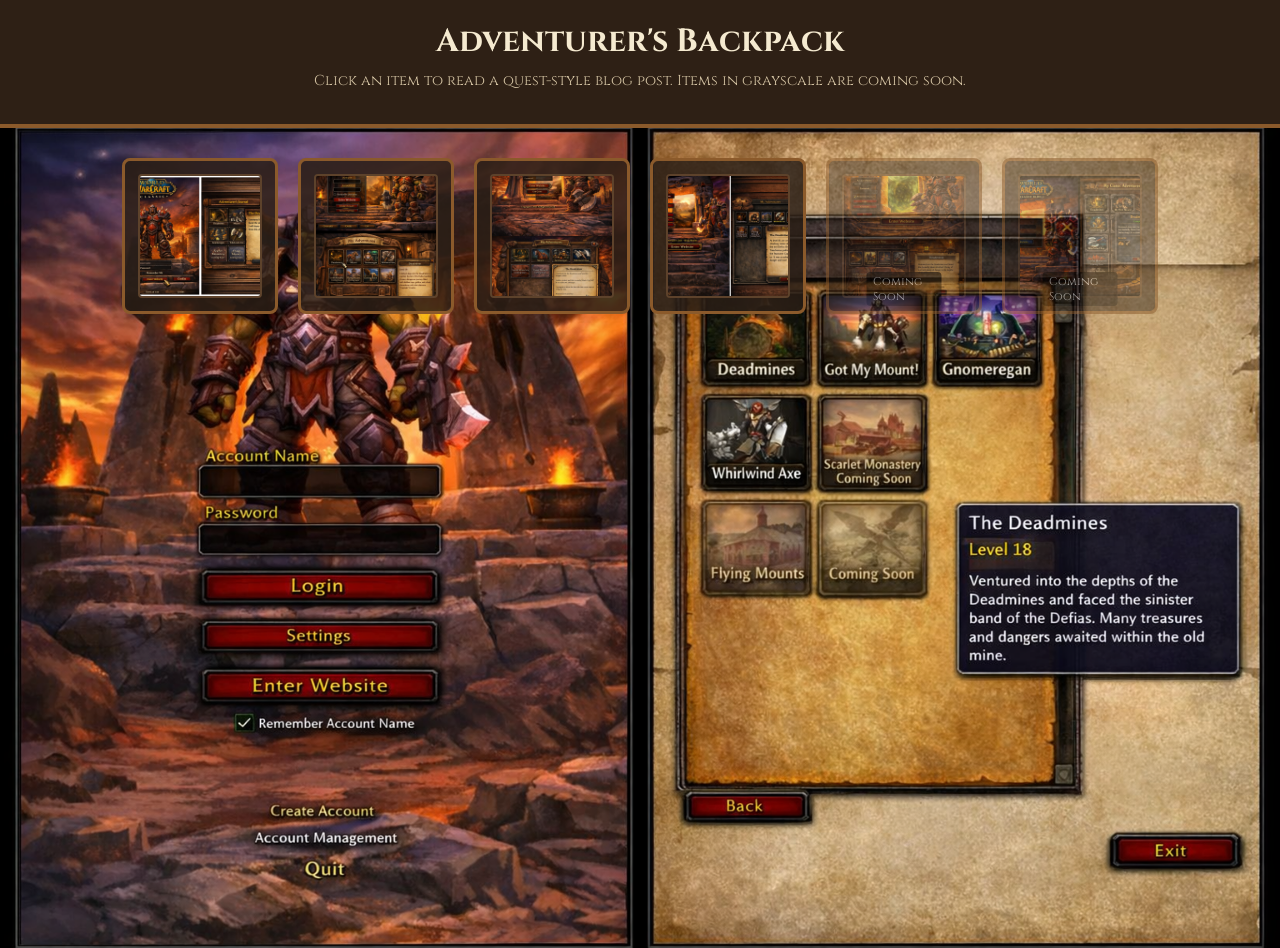
==== blog.html @ 4b0dab11 "Initial commit" ====
<!DOCTYPE html>
<html lang="en">
  <head>
    <meta charset="UTF-8" />
    <meta name="viewport" content="width=device-width, initial-scale=1.0" />
    <title>WoW Classic Blog Backpack</title>
    <link rel="preconnect" href="https://fonts.googleapis.com" />
    <link rel="preconnect" href="https://fonts.gstatic.com" crossorigin />
    <link
      href="https://fonts.googleapis.com/css2?family=Cinzel:wght@400;700&display=swap"
      rel="stylesheet"
    />
    <link rel="stylesheet" href="css/style.css" />
    <script defer src="js/blog.js"></script>
  </head>
  <body>
    <header class="header-bar">
      <h1>Adventurer's Backpack</h1>
      <p class="subtitle">
        Click an item to read a quest-style blog post. Items in grayscale are
        coming soon.
      </p>
    </header>
    <main id="backpack"></main>
    <!-- Quest style pop-up -->
    <div id="quest-box" class="hidden">
      <div class="quest-content">
        <h2 id="quest-title"></h2>
        <p id="quest-text"></p>
        <button id="close-quest">Close</button>
      </div>
    </div>
  </body>
</html>
---- css/style.css ----
/*
 * Global styles for the WoW Classic inspired blog. The design takes cues from
 * the fantasy world of Azeroth: warm earthy tones, dark wood and leather
 * textures, parchment-like panels and glowing highlights. The "Cinzel" font
 * provides a chiseled look reminiscent of in‑game titles.
 */

html,
body {
  margin: 0;
  padding: 0;
  height: 100%;
  font-family: 'Cinzel', serif;
  color: #e8dcc2;
  /* Apply the custom gauntlet cursor globally */
  cursor: url('../assets/cursor.png') 0 0, auto;
}

/* Login screen backdrop */
#login-screen {
  position: relative;
  width: 100%;
  height: 100vh;
  background: url('../assets/login_background.png') no-repeat center center/cover;
  display: flex;
  justify-content: center;
  align-items: center;
  overflow: hidden;
}

/* Container for canvas and login panel */
#login-content {
  display: flex;
  flex-direction: column;
  align-items: center;
  justify-content: center;
  gap: 20px;
  background: rgba(26, 16, 11, 0.65);
  border: 3px solid #8b5a2b;
  padding: 30px;
  border-radius: 12px;
  box-shadow: 0 0 10px 5px rgba(0, 0, 0, 0.5);
}

/* Canvas for 3D model */
#warriorCanvas {
  width: 300px;
  height: 380px;
  display: block;
  border: 2px solid #8b5a2b;
  border-radius: 8px;
  background: rgba(0, 0, 0, 0.3);
}

/* Login panel styling */
.login-panel {
  text-align: center;
  max-width: 450px;
}

.login-panel h1 {
  margin: 0 0 10px;
  font-size: 2rem;
  text-shadow: 2px 2px 4px #000;
}

.login-panel .subtitle {
  margin: 0 0 20px;
  font-size: 1rem;
  color: #d8c49a;
}

#enter-button {
  padding: 12px 30px;
  font-size: 1rem;
  font-weight: bold;
  color: #f5ead0;
  background: linear-gradient(#7b4b1a, #a67c52);
  border: 2px solid #d4b885;
  border-radius: 8px;
  box-shadow: inset 0 0 5px #000;
  cursor: pointer;
  transition: transform 0.1s ease, background 0.3s ease;
}

#enter-button:hover {
  transform: scale(1.05);
  background: linear-gradient(#8a5c2f, #b58a64);
}

/* Header bar on blog page */
.header-bar {
  padding: 20px;
  background: #2e2015;
  border-bottom: 4px solid #8b5a2b;
  text-align: center;
}

.header-bar h1 {
  margin: 0;
  font-size: 2rem;
  color: #f5ead0;
}

.header-bar .subtitle {
  margin-top: 8px;
  font-size: 0.9rem;
  color: #d4c3a3;
}

/* Backpack grid */
#backpack {
  display: flex;
  flex-wrap: wrap;
  justify-content: center;
  padding: 20px;
  background: url('../assets/login_background.png') no-repeat center center/cover;
  min-height: calc(100vh - 120px);
}

.slot {
  width: 150px;
  height: 150px;
  margin: 10px;
  border: 3px solid #8b5a2b;
  border-radius: 8px;
  background: rgba(42, 30, 22, 0.85);
  display: flex;
  align-items: center;
  justify-content: center;
  position: relative;
  transition: transform 0.1s ease;
}

.slot:hover {
  transform: scale(1.05);
}

.slot img {
  width: 80%;
  height: 80%;
  object-fit: cover;
  border-radius: 4px;
  border: 2px solid #5d422b;
}

.slot .coming-label {
  position: absolute;
  bottom: 5px;
  left: 50%;
  transform: translateX(-50%);
  background: rgba(0, 0, 0, 0.7);
  padding: 2px 6px;
  border-radius: 4px;
  font-size: 0.7rem;
  color: #fff;
}

.slot.coming-soon {
  opacity: 0.5;
  pointer-events: none;
}

/* Quest pop-up */
#quest-box {
  position: fixed;
  top: 0;
  left: 0;
  width: 100%;
  height: 100%;
  background: rgba(0, 0, 0, 0.7);
  display: flex;
  align-items: center;
  justify-content: center;
  z-index: 10;
}

#quest-box.hidden {
  display: none;
}

.quest-content {
  background: #3e2b1a;
  border: 4px solid #d4b885;
  border-radius: 10px;
  padding: 20px;
  max-width: 600px;
  width: 90%;
  color: #f5ead0;
  box-shadow: 0 0 15px rgba(0, 0, 0, 0.8);
}

.quest-content h2 {
  margin-top: 0;
  margin-bottom: 10px;
  font-size: 1.5rem;
  color: #ffda85;
}

.quest-content p {
  margin-bottom: 20px;
  line-height: 1.4;
  font-size: 1rem;
}

.quest-content button {
  padding: 8px 20px;
  font-size: 1rem;
  color: #f5ead0;
  background: linear-gradient(#7b4b1a, #a67c52);
  border: 2px solid #d4b885;
  border-radius: 6px;
  cursor: pointer;
  transition: transform 0.1s ease, background 0.3s ease;
}

.quest-content button:hover {
  transform: scale(1.05);
  background: linear-gradient(#8a5c2f, #b58a64);
}
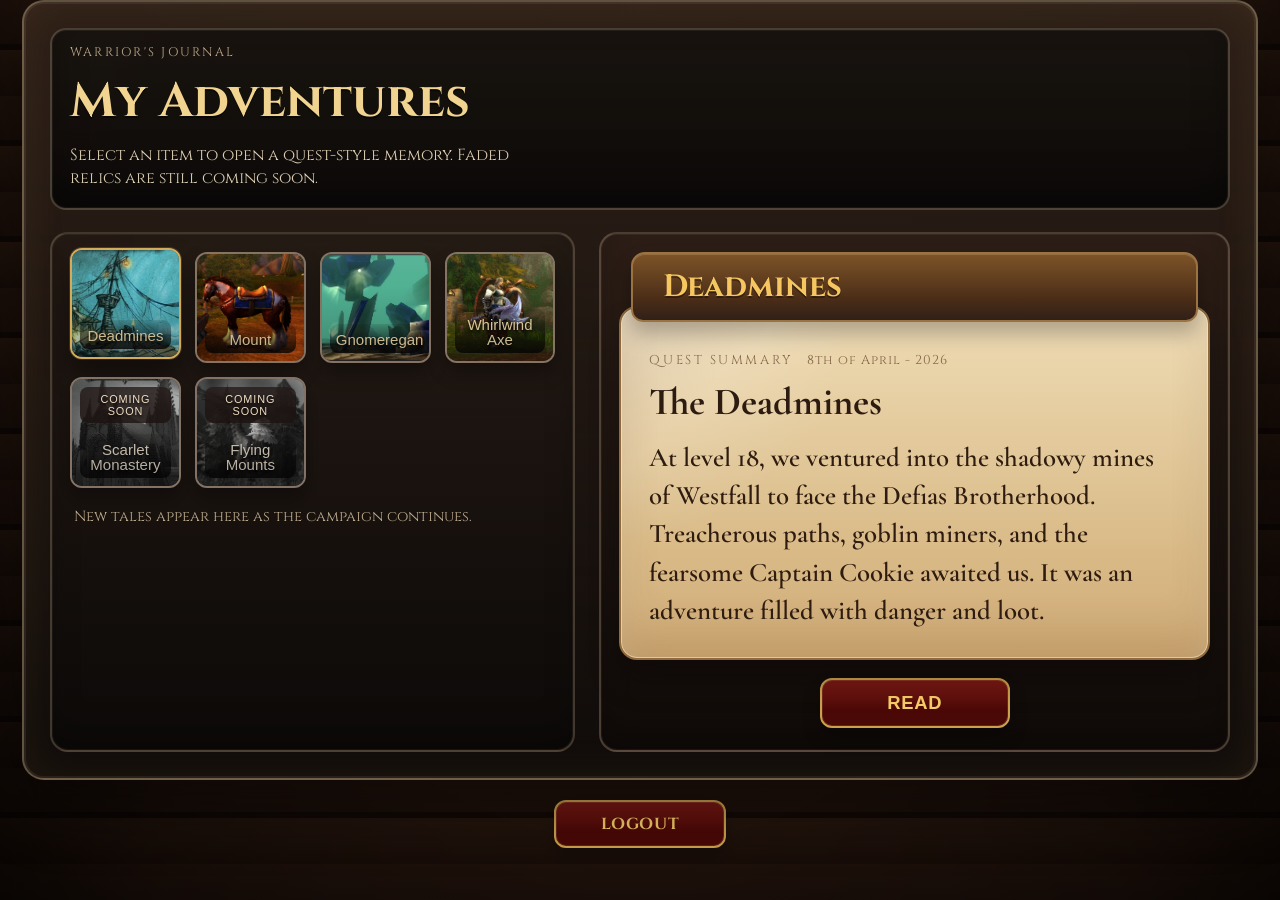
==== commit f912f75a: "Added sounds, post styling and changed login home page" ====
--- a/blog.html
+++ b/blog.html
@@ -7,28 +7,95 @@
     <link rel="preconnect" href="https://fonts.googleapis.com" />
     <link rel="preconnect" href="https://fonts.gstatic.com" crossorigin />
     <link
-      href="https://fonts.googleapis.com/css2?family=Cinzel:wght@400;700&display=swap"
+      href="https://fonts.googleapis.com/css2?family=Cinzel:wght@400;600;700&family=Cormorant+Garamond:wght@500;600;700&display=swap"
       rel="stylesheet"
     />
     <link rel="stylesheet" href="css/style.css" />
+    <script defer src="js/post-markdown.js"></script>
     <script defer src="js/blog.js"></script>
   </head>
-  <body>
-    <header class="header-bar">
-      <h1>Adventurer's Backpack</h1>
-      <p class="subtitle">
-        Click an item to read a quest-style blog post. Items in grayscale are
-        coming soon.
-      </p>
-    </header>
-    <main id="backpack"></main>
-    <!-- Quest style pop-up -->
-    <div id="quest-box" class="hidden">
-      <div class="quest-content">
-        <h2 id="quest-title"></h2>
-        <p id="quest-text"></p>
-        <button id="close-quest">Close</button>
-      </div>
+  <body class="blog-page">
+    <main class="blog-shell">
+      <section class="adventure-board" aria-label="Adventure journal">
+        <header class="adventure-header">
+          <div class="adventure-copy">
+            <p class="adventure-kicker">Warrior's Journal</p>
+            <h1>My Adventures</h1>
+            <p class="subtitle">
+              Select an item to open a quest-style memory. Faded relics are
+              still coming soon.
+            </p>
+          </div>
+        </header>
+
+        <div class="board-body">
+          <section class="inventory-panel" aria-label="Adventure entries">
+            <div id="backpack" class="inventory-grid"></div>
+            <p class="inventory-hint">
+              New tales appear here as the campaign continues.
+            </p>
+          </section>
+
+          <section id="quest-box" class="quest-panel" aria-live="polite">
+            <div class="quest-banner">
+              <span id="quest-title" class="quest-banner-title"></span>
+            </div>
+
+            <article class="quest-content">
+              <div class="quest-meta">
+                <p id="quest-status" class="quest-label">Quest Summary</p>
+                <p id="quest-date" class="quest-label quest-date"></p>
+              </div>
+              <h2 id="quest-heading"></h2>
+              <p id="quest-text"></p>
+            </article>
+
+            <div class="quest-actions">
+              <button id="read-quest" class="accept-button" type="button">
+                Read
+              </button>
+            </div>
+          </section>
+        </div>
+      </section>
+
+      <a class="logout-button blog-logout-button" href="index.html">Logout</a>
+    </main>
+
+    <div id="quest-overlay" class="quest-overlay hidden" aria-hidden="true">
+      <div class="quest-overlay-backdrop" data-close-quest="true"></div>
+
+      <section
+        class="quest-modal"
+        role="dialog"
+        aria-modal="true"
+        aria-labelledby="quest-modal-title"
+      >
+        <div class="quest-banner quest-modal-banner">
+          <span id="quest-modal-title" class="quest-banner-title"></span>
+        </div>
+
+        <article class="quest-content quest-modal-content">
+          <div id="quest-markdown" class="quest-markdown"></div>
+        </article>
+
+        <div class="quest-modal-actions">
+          <button id="complete-quest" class="quest-action-button" type="button">
+            Complete Quest
+          </button>
+          <button
+            id="cancel-quest"
+            class="quest-action-button quest-action-button-cancel"
+            type="button"
+          >
+            Cancel
+          </button>
+        </div>
+      </section>
+    </div>
+
+    <div id="murloc-surprise" class="murloc-surprise" aria-hidden="true">
+      <img src="assets/murloc.png" alt="" />
     </div>
   </body>
-</html>+</html>
--- a/css/style.css
+++ b/css/style.css
@@ -1,19 +1,25 @@
 /*
- * Global styles for the WoW Classic inspired blog. The design takes cues from
+ * Global styles for the WoW Classic inspired site. The design takes cues from
  * the fantasy world of Azeroth: warm earthy tones, dark wood and leather
- * textures, parchment-like panels and glowing highlights. The "Cinzel" font
- * provides a chiseled look reminiscent of in‑game titles.
+ * textures, parchment-like panels and glowing highlights.
  */
 
 html,
 body {
+  --warcraft-cursor: url('../assets/cursor.png') 0 0, auto;
+  --warcraft-cursor-action: var(--warcraft-cursor);
   margin: 0;
   padding: 0;
   height: 100%;
   font-family: 'Cinzel', serif;
   color: #e8dcc2;
-  /* Apply the custom gauntlet cursor globally */
-  cursor: url('../assets/cursor.png') 0 0, auto;
+  cursor: var(--warcraft-cursor);
+}
+
+*,
+*::before,
+*::after {
+  cursor: var(--warcraft-cursor) !important;
 }
 
 /* Login screen backdrop */
@@ -21,200 +27,853 @@
   position: relative;
   width: 100%;
   height: 100vh;
-  background: url('../assets/login_background.png') no-repeat center center/cover;
   display: flex;
   justify-content: center;
   align-items: center;
   overflow: hidden;
 }
 
-/* Container for canvas and login panel */
+#login-screen::before {
+  content: '';
+  position: absolute;
+  inset: 0;
+  background:
+    radial-gradient(circle at center, rgba(0, 0, 0, 0.05), rgba(0, 0, 0, 0.58)),
+    linear-gradient(180deg, rgba(14, 8, 5, 0.32), rgba(14, 8, 5, 0.58));
+  z-index: 1;
+}
+
+#login-video {
+  position: absolute;
+  inset: 0;
+  width: 100%;
+  height: 100%;
+  object-fit: cover;
+}
+
+/* Container for login panel */
 #login-content {
+  position: relative;
+  z-index: 2;
   display: flex;
   flex-direction: column;
   align-items: center;
   justify-content: center;
   gap: 20px;
-  background: rgba(26, 16, 11, 0.65);
-  border: 3px solid #8b5a2b;
-  padding: 30px;
-  border-radius: 12px;
-  box-shadow: 0 0 10px 5px rgba(0, 0, 0, 0.5);
-}
-
-/* Canvas for 3D model */
-#warriorCanvas {
-  width: 300px;
-  height: 380px;
-  display: block;
-  border: 2px solid #8b5a2b;
-  border-radius: 8px;
-  background: rgba(0, 0, 0, 0.3);
+  padding: 30px 24px;
 }
 
 /* Login panel styling */
 .login-panel {
   text-align: center;
-  max-width: 450px;
+  max-width: 560px;
 }
 
 .login-panel h1 {
   margin: 0 0 10px;
-  font-size: 2rem;
-  text-shadow: 2px 2px 4px #000;
+  font-size: clamp(2.3rem, 5vw, 3.75rem);
+  color: #f4d28e;
+  text-shadow:
+    0 4px 14px rgba(0, 0, 0, 0.72),
+    0 2px 0 rgba(31, 18, 12, 0.85);
 }
 
 .login-panel .subtitle {
   margin: 0 0 20px;
+  font-size: 1.05rem;
+  line-height: 1.55;
+  color: #f0dfc0;
+  text-shadow: 0 3px 10px rgba(0, 0, 0, 0.72);
+}
+
+.login-actions {
+  display: flex;
+  justify-content: center;
+  align-items: center;
+  flex-wrap: wrap;
+  gap: 12px;
+}
+
+#enter-button {
+  min-width: 132px;
+  padding: 11px 18px;
   font-size: 1rem;
-  color: #d8c49a;
-}
-
-#enter-button {
-  padding: 12px 30px;
-  font-size: 1rem;
-  font-weight: bold;
-  color: #f5ead0;
-  background: linear-gradient(#7b4b1a, #a67c52);
-  border: 2px solid #d4b885;
-  border-radius: 8px;
-  box-shadow: inset 0 0 5px #000;
-  cursor: pointer;
-  transition: transform 0.1s ease, background 0.3s ease;
+  font-weight: 700;
+  color: #f7cf69;
+  background:
+    linear-gradient(180deg, #7e1a15, #4a0806 68%),
+    radial-gradient(circle at 50% 20%, rgba(255, 220, 160, 0.18), transparent 45%);
+  border: 2px solid #cda04c;
+  border-radius: 12px;
+  box-shadow:
+    0 10px 18px rgba(0, 0, 0, 0.22),
+    inset 0 0 0 1px rgba(255, 225, 173, 0.12);
+  cursor: var(--warcraft-cursor-action);
+  letter-spacing: 0.04em;
+  text-transform: uppercase;
 }
 
 #enter-button:hover {
-  transform: scale(1.05);
-  background: linear-gradient(#8a5c2f, #b58a64);
-}
-
-/* Header bar on blog page */
-.header-bar {
-  padding: 20px;
-  background: #2e2015;
-  border-bottom: 4px solid #8b5a2b;
-  text-align: center;
-}
-
-.header-bar h1 {
-  margin: 0;
-  font-size: 2rem;
-  color: #f5ead0;
-}
-
-.header-bar .subtitle {
-  margin-top: 8px;
-  font-size: 0.9rem;
-  color: #d4c3a3;
-}
-
-/* Backpack grid */
-#backpack {
-  display: flex;
-  flex-wrap: wrap;
-  justify-content: center;
-  padding: 20px;
-  background: url('../assets/login_background.png') no-repeat center center/cover;
-  min-height: calc(100vh - 120px);
-}
-
-.slot {
-  width: 150px;
-  height: 150px;
-  margin: 10px;
-  border: 3px solid #8b5a2b;
-  border-radius: 8px;
-  background: rgba(42, 30, 22, 0.85);
-  display: flex;
+  color: #f7cf69;
+}
+
+.secondary-login-button {
+  min-width: 176px;
+  padding: 11px 18px;
+  font-size: 0.95rem;
+  font-weight: 700;
+  color: #f1dfbc;
+  background:
+    linear-gradient(180deg, #5b4636, #2a1d17 68%),
+    radial-gradient(circle at 50% 20%, rgba(255, 235, 196, 0.12), transparent 45%);
+  border: 2px solid #9b8264;
+  border-radius: 12px;
+  box-shadow:
+    0 10px 18px rgba(0, 0, 0, 0.22),
+    inset 0 0 0 1px rgba(255, 225, 173, 0.1);
+  letter-spacing: 0.04em;
+  text-transform: uppercase;
+}
+
+/* Blog page */
+.blog-page {
+  --blog-gold-soft: #f2d491;
+  min-height: 100%;
+  background:
+    radial-gradient(circle at 50% 8%, rgba(163, 104, 53, 0.16), transparent 30%),
+    linear-gradient(rgba(7, 4, 3, 0.35), rgba(7, 4, 3, 0.75)),
+    repeating-linear-gradient(
+      180deg,
+      #623823 0,
+      #4f2c1c 44px,
+      #2d180f 44px,
+      #2d180f 50px,
+      #6f4228 50px,
+      #4a2818 96px
+    );
+  overflow-x: hidden;
+}
+
+.blog-page.overlay-open {
+  overflow: hidden;
+}
+
+.blog-page::before {
+  content: '';
+  position: fixed;
+  inset: 0;
+  background:
+    radial-gradient(circle at center, transparent 50%, rgba(0, 0, 0, 0.48) 100%),
+    linear-gradient(
+      90deg,
+      rgba(0, 0, 0, 0.28),
+      transparent 12%,
+      transparent 88%,
+      rgba(0, 0, 0, 0.28)
+    );
+  pointer-events: none;
+}
+
+.blog-shell {
+  position: relative;
+  z-index: 1;
+  display: flex;
+  flex-direction: column;
   align-items: center;
   justify-content: center;
-  position: relative;
-  transition: transform 0.1s ease;
-}
-
-.slot:hover {
-  transform: scale(1.05);
+  gap: 20px;
+}
+
+.adventure-board {
+  position: relative;
+  width: min(1180px, 100%);
+  padding: 26px;
+  border: 2px solid rgba(214, 188, 146, 0.4);
+  border-radius: 22px;
+  background:
+    linear-gradient(180deg, rgba(45, 32, 24, 0.96), rgba(16, 12, 10, 0.98)),
+    radial-gradient(circle at top, rgba(223, 164, 80, 0.08), transparent 35%);
+  box-shadow:
+    0 30px 60px rgba(0, 0, 0, 0.45),
+    inset 0 0 0 2px rgba(255, 236, 207, 0.07),
+    inset 0 0 48px rgba(245, 179, 86, 0.08);
+  animation: board-rise 0.45s ease-out both;
+}
+
+.adventure-header {
+  position: relative;
+  display: flex;
+  align-items: flex-start;
+  justify-content: flex-start;
+  gap: 18px;
+  min-height: 0;
+  margin-bottom: 22px;
+  padding: 14px 18px 18px;
+  border-radius: 16px;
+  background:
+    linear-gradient(180deg, rgba(24, 19, 15, 0.95), rgba(12, 10, 9, 0.98)),
+    linear-gradient(90deg, rgba(255, 212, 142, 0.08), transparent 18%);
+  border: 2px solid rgba(160, 140, 116, 0.4);
+  box-shadow:
+    inset 0 0 0 1px rgba(255, 233, 194, 0.05),
+    inset 0 -18px 36px rgba(0, 0, 0, 0.3);
+}
+
+.adventure-copy {
+  flex: 1;
+  min-width: 0;
+  max-width: 720px;
+}
+
+.adventure-kicker {
+  margin: 0 0 8px;
+  letter-spacing: 0.18em;
+  font-size: 0.78rem;
+  text-transform: uppercase;
+  color: #bea98a;
+}
+
+.adventure-header h1 {
+  margin: 0;
+  color: var(--blog-gold-soft);
+  font-size: clamp(2rem, 4vw, 3rem);
+  font-weight: 700;
+  text-shadow: 0 2px 0 rgba(0, 0, 0, 0.45);
+}
+
+.adventure-header .subtitle {
+  margin: 10px 0 0;
+  max-width: 48ch;
+  color: #ddceb3;
+  font-size: 1rem;
+  line-height: 1.45;
+}
+
+.logout-button {
+  display: inline-flex;
+  align-items: center;
+  justify-content: center;
+  min-width: 132px;
+  padding: 11px 18px;
+  border: 2px solid #cda04c;
+  border-radius: 12px;
+  background:
+    linear-gradient(180deg, #7e1a15, #4a0806 68%),
+    radial-gradient(circle at 50% 20%, rgba(255, 220, 160, 0.18), transparent 45%);
+  box-shadow:
+    0 10px 18px rgba(0, 0, 0, 0.22),
+    inset 0 0 0 1px rgba(255, 225, 173, 0.12);
+  color: #f7cf69;
+  font-size: 1rem;
+  font-weight: 700;
+  letter-spacing: 0.04em;
+  text-decoration: none;
+  text-transform: uppercase;
+  white-space: nowrap;
+}
+
+.blog-logout-button {
+  align-self: center;
+}
+
+.board-body {
+  display: grid;
+  grid-template-columns: minmax(300px, 1fr) minmax(360px, 1.2fr);
+  gap: 24px;
+  align-items: stretch;
+}
+
+.inventory-panel {
+  padding: 18px;
+  border-radius: 18px;
+  background:
+    linear-gradient(180deg, rgba(36, 27, 21, 0.96), rgba(13, 10, 9, 0.96)),
+    radial-gradient(circle at top left, rgba(231, 173, 84, 0.08), transparent 30%);
+  border: 2px solid rgba(150, 128, 104, 0.38);
+  box-shadow:
+    inset 0 0 0 1px rgba(255, 235, 201, 0.05),
+    inset 0 -20px 30px rgba(0, 0, 0, 0.2);
+}
+
+#backpack.inventory-grid {
+  display: grid;
+  grid-template-columns: repeat(4, minmax(0, 1fr));
+  gap: 14px;
+}
+
+.slot {
+  appearance: none;
+  margin: 0;
+  padding: 0;
+  position: relative;
+  width: 100%;
+  aspect-ratio: 1 / 1;
+  border: 2px solid #857363;
+  border-radius: 12px;
+  background:
+    linear-gradient(180deg, rgba(83, 57, 42, 0.96), rgba(25, 18, 14, 0.98)),
+    radial-gradient(circle at top, rgba(255, 222, 169, 0.12), transparent 36%);
+  box-shadow:
+    0 10px 18px rgba(0, 0, 0, 0.3),
+    inset 0 0 0 1px rgba(255, 231, 188, 0.08);
+  overflow: hidden;
+  cursor: var(--warcraft-cursor-action);
+  transition: transform 0.16s ease, border-color 0.16s ease, box-shadow 0.16s ease;
+}
+
+.slot::before,
+.slot::after {
+  content: '';
+  position: absolute;
+  pointer-events: none;
+}
+
+.slot::before {
+  inset: 6px;
+  border: 1px solid rgba(242, 207, 147, 0.28);
+  border-radius: 8px;
+}
+
+.slot::after {
+  inset: 0;
+  background: linear-gradient(
+    180deg,
+    rgba(255, 255, 255, 0.05),
+    transparent 30%,
+    rgba(0, 0, 0, 0.25) 100%
+  );
+}
+
+.slot:hover,
+.slot.is-active {
+  transform: translateY(-4px);
+  border-color: #d4ab59;
+  box-shadow:
+    0 16px 26px rgba(0, 0, 0, 0.42),
+    0 0 0 1px rgba(255, 213, 133, 0.18),
+    inset 0 0 0 1px rgba(255, 235, 199, 0.12);
+}
+
+.slot:focus-visible {
+  outline: 2px solid #f1d79d;
+  outline-offset: 3px;
 }
 
 .slot img {
-  width: 80%;
-  height: 80%;
-  object-fit: cover;
-  border-radius: 4px;
-  border: 2px solid #5d422b;
-}
-
-.slot .coming-label {
-  position: absolute;
-  bottom: 5px;
-  left: 50%;
-  transform: translateX(-50%);
-  background: rgba(0, 0, 0, 0.7);
-  padding: 2px 6px;
-  border-radius: 4px;
-  font-size: 0.7rem;
-  color: #fff;
-}
-
-.slot.coming-soon {
-  opacity: 0.5;
-  pointer-events: none;
-}
-
-/* Quest pop-up */
-#quest-box {
-  position: fixed;
-  top: 0;
-  left: 0;
+  display: block;
   width: 100%;
   height: 100%;
-  background: rgba(0, 0, 0, 0.7);
-  display: flex;
+  object-fit: cover;
+  filter: saturate(0.95) contrast(1.04);
+}
+
+.slot-title,
+.coming-label {
+  position: absolute;
+  left: 8px;
+  right: 8px;
+  border-radius: 8px;
+  text-align: center;
+  text-shadow: 0 2px 3px rgba(0, 0, 0, 0.9);
+}
+
+.slot-title {
+  bottom: 8px;
+  padding: 8px 6px 6px;
+  background: linear-gradient(180deg, rgba(0, 0, 0, 0.1), rgba(7, 5, 5, 0.84));
+  color: #f8e2af;
+  font-size: 0.94rem;
+  line-height: 1;
+}
+
+.coming-label {
+  top: 8px;
+  padding: 6px 8px;
+  background: rgba(31, 20, 17, 0.82);
+  color: #f2ddbe;
+  font-size: 0.68rem;
+  letter-spacing: 0.08em;
+  text-transform: uppercase;
+}
+
+.slot.coming-soon {
+  filter: grayscale(0.15);
+}
+
+.slot.coming-soon:hover {
+  border-color: #b59a73;
+  box-shadow:
+    0 14px 24px rgba(0, 0, 0, 0.34),
+    0 0 0 1px rgba(220, 192, 148, 0.12),
+    inset 0 0 0 1px rgba(255, 231, 188, 0.1);
+}
+
+.slot.coming-soon img {
+  filter: grayscale(0.9) saturate(0.4) brightness(0.75);
+}
+
+.slot.coming-soon .slot-title {
+  color: #e2d5c1;
+}
+
+.inventory-hint {
+  margin: 18px 4px 0;
+  color: #bba98c;
+  font-size: 0.92rem;
+  line-height: 1.45;
+}
+
+#quest-box.quest-panel {
+  position: relative;
+  display: flex;
+  flex-direction: column;
+  padding: 18px;
+  border-radius: 18px;
+  background:
+    linear-gradient(180deg, rgba(45, 31, 23, 0.97), rgba(16, 11, 9, 0.98)),
+    radial-gradient(circle at top, rgba(236, 177, 85, 0.06), transparent 36%);
+  border: 2px solid rgba(160, 136, 112, 0.4);
+  box-shadow:
+    inset 0 0 0 1px rgba(255, 236, 206, 0.05),
+    inset 0 -18px 30px rgba(0, 0, 0, 0.22);
+}
+
+.quest-banner {
+  position: relative;
+  margin: 0 12px -16px;
+  padding: 16px 30px;
+  border-radius: 14px 14px 12px 12px;
+  background:
+    linear-gradient(180deg, #7d5428, #4b2d17 68%, #302017),
+    radial-gradient(circle at top, rgba(255, 222, 165, 0.25), transparent 40%);
+  border: 2px solid #9b7342;
+  box-shadow:
+    0 12px 20px rgba(0, 0, 0, 0.26),
+    inset 0 1px 0 rgba(255, 232, 191, 0.16);
+  z-index: 1;
+}
+
+.quest-banner-title {
+  display: block;
+  color: #f6c661;
+  font-size: clamp(1.55rem, 2.4vw, 2.15rem);
+  font-weight: 700;
+  line-height: 1.1;
+  text-shadow: 0 2px 0 rgba(0, 0, 0, 0.35);
+}
+
+.quest-content {
+  flex: 1;
+  position: relative;
+  padding: 44px 28px 28px;
+  border-radius: 18px;
+  background:
+    radial-gradient(circle at top left, rgba(255, 255, 255, 0.28), transparent 34%),
+    linear-gradient(135deg, rgba(116, 74, 33, 0.18), transparent 18%),
+    linear-gradient(180deg, #efdcb5, #d9ba87 70%, #cfab77);
+  border: 2px solid #8f6a3d;
+  box-shadow:
+    inset 0 0 0 1px rgba(255, 244, 221, 0.48),
+    inset 0 24px 34px rgba(255, 255, 255, 0.12),
+    inset 0 -24px 38px rgba(117, 73, 31, 0.16),
+    0 22px 30px rgba(0, 0, 0, 0.26);
+}
+
+.quest-label {
+  position: relative;
+  margin: 0;
+  font-size: 0.8rem;
+  letter-spacing: 0.2em;
+  text-transform: uppercase;
+  color: rgba(89, 56, 28, 0.7);
+}
+
+.quest-meta {
+  position: relative;
+  display: flex;
+  align-items: center;
+  gap: 14px;
+  flex-wrap: wrap;
+}
+
+.quest-date {
+  text-transform: none;
+  letter-spacing: 0.08em;
+}
+
+.quest-content h2,
+#quest-heading {
+  position: relative;
+  margin: 14px 0 16px;
+  color: #2c1b10;
+  font-family: 'Cormorant Garamond', serif;
+  font-size: clamp(2rem, 3vw, 2.6rem);
+  font-weight: 700;
+  line-height: 1.04;
+}
+
+#quest-text {
+  position: relative;
+  margin: 0;
+  color: #2f1c10;
+  font-family: 'Cormorant Garamond', serif;
+  font-size: clamp(1.35rem, 2.1vw, 1.75rem);
+  font-weight: 600;
+  line-height: 1.42;
+  text-wrap: pretty;
+}
+
+.quest-actions {
+  display: flex;
+  justify-content: center;
+  padding: 18px 0 4px;
+}
+
+.accept-button {
+  display: inline-flex;
   align-items: center;
   justify-content: center;
-  z-index: 10;
-}
-
-#quest-box.hidden {
-  display: none;
-}
-
-.quest-content {
-  background: #3e2b1a;
-  border: 4px solid #d4b885;
-  border-radius: 10px;
-  padding: 20px;
-  max-width: 600px;
-  width: 90%;
-  color: #f5ead0;
-  box-shadow: 0 0 15px rgba(0, 0, 0, 0.8);
-}
-
-.quest-content h2 {
+  min-width: 190px;
+  padding: 12px 28px;
+  border-radius: 12px;
+  border: 2px solid #cda04c;
+  background:
+    linear-gradient(180deg, #7e1a15, #4a0806 68%),
+    radial-gradient(circle at 50% 20%, rgba(255, 220, 160, 0.18), transparent 45%);
+  box-shadow:
+    0 10px 18px rgba(0, 0, 0, 0.22),
+    inset 0 0 0 1px rgba(255, 225, 173, 0.12);
+  color: #f7cf69;
+  font-size: 1.15rem;
+  font-weight: 700;
+  letter-spacing: 0.04em;
+  text-transform: uppercase;
+  cursor: var(--warcraft-cursor-action);
+}
+
+.quest-panel.is-coming-soon .quest-banner-title,
+.quest-panel.is-coming-soon .accept-button {
+  color: #e8d5b4;
+}
+
+.accept-button:disabled {
+  border-color: rgba(182, 150, 102, 0.7);
+  background:
+    linear-gradient(180deg, rgba(95, 70, 46, 0.95), rgba(53, 35, 24, 0.98)),
+    radial-gradient(circle at 50% 20%, rgba(255, 220, 160, 0.08), transparent 45%);
+  box-shadow:
+    0 10px 18px rgba(0, 0, 0, 0.16),
+    inset 0 0 0 1px rgba(255, 225, 173, 0.06);
+  color: #dcc8a4;
+  cursor: var(--warcraft-cursor);
+}
+
+.quest-panel.is-coming-soon .quest-label {
+  color: rgba(117, 70, 29, 0.82);
+}
+
+.hidden {
+  display: none !important;
+}
+
+.quest-overlay {
+  position: fixed;
+  inset: 0;
+  z-index: 20;
+  display: flex;
+  align-items: center;
+  justify-content: center;
+  padding: 28px 18px;
+}
+
+.quest-overlay-backdrop {
+  position: absolute;
+  inset: 0;
+  background:
+    radial-gradient(circle at center, rgba(70, 42, 20, 0.18), rgba(0, 0, 0, 0.7)),
+    rgba(0, 0, 0, 0.54);
+  backdrop-filter: blur(5px);
+  cursor: var(--warcraft-cursor-action);
+}
+
+.quest-modal {
+  position: relative;
+  width: min(920px, 100%);
+  max-height: calc(100vh - 56px);
+  display: flex;
+  flex-direction: column;
+  padding: 18px;
+  border-radius: 18px;
+  background:
+    linear-gradient(180deg, rgba(45, 31, 23, 0.98), rgba(15, 10, 9, 0.99)),
+    radial-gradient(circle at top, rgba(236, 177, 85, 0.08), transparent 36%);
+  border: 2px solid rgba(171, 141, 101, 0.42);
+  box-shadow:
+    0 26px 50px rgba(0, 0, 0, 0.48),
+    inset 0 0 0 1px rgba(255, 236, 206, 0.06);
+  animation: board-rise 0.2s ease-out both;
+}
+
+.quest-modal-banner {
+  margin-bottom: -18px;
+}
+
+.quest-modal-content {
+  overflow: auto;
+  max-height: min(68vh, 780px);
+  padding-bottom: 26px;
+}
+
+.quest-modal-actions {
+  display: flex;
+  justify-content: center;
+  gap: 14px;
+  padding-top: 18px;
+}
+
+.quest-action-button {
+  min-width: 180px;
+  padding: 12px 24px;
+  border: 2px solid #cda04c;
+  border-radius: 12px;
+  background:
+    linear-gradient(180deg, #7e1a15, #4a0806 68%),
+    radial-gradient(circle at 50% 20%, rgba(255, 220, 160, 0.18), transparent 45%);
+  box-shadow:
+    0 10px 18px rgba(0, 0, 0, 0.22),
+    inset 0 0 0 1px rgba(255, 225, 173, 0.12);
+  color: #f7cf69;
+  font-family: 'Cinzel', serif;
+  font-size: 1.02rem;
+  font-weight: 700;
+  letter-spacing: 0.04em;
+  text-transform: uppercase;
+  cursor: var(--warcraft-cursor-action);
+}
+
+.quest-action-button-cancel {
+  border-color: #9b8264;
+  background:
+    linear-gradient(180deg, #5b4636, #2a1d17 68%),
+    radial-gradient(circle at 50% 20%, rgba(255, 235, 196, 0.12), transparent 45%);
+  color: #f1dfbc;
+}
+
+.quest-markdown {
+  position: relative;
+  color: #2f1c10;
+  font-family: 'Cormorant Garamond', serif;
+}
+
+.quest-markdown > :first-child {
   margin-top: 0;
-  margin-bottom: 10px;
-  font-size: 1.5rem;
-  color: #ffda85;
-}
-
-.quest-content p {
-  margin-bottom: 20px;
-  line-height: 1.4;
-  font-size: 1rem;
-}
-
-.quest-content button {
-  padding: 8px 20px;
-  font-size: 1rem;
-  color: #f5ead0;
-  background: linear-gradient(#7b4b1a, #a67c52);
-  border: 2px solid #d4b885;
+}
+
+.quest-markdown > :last-child {
+  margin-bottom: 0;
+}
+
+.quest-markdown h1,
+.quest-markdown h2,
+.quest-markdown h3,
+.quest-markdown h4 {
+  margin: 1.1em 0 0.45em;
+  color: #2c1b10;
+  line-height: 1.08;
+}
+
+.quest-markdown h1 {
+  font-size: clamp(2.1rem, 3.2vw, 2.9rem);
+}
+
+.quest-markdown h2 {
+  font-size: clamp(1.75rem, 2.6vw, 2.3rem);
+}
+
+.quest-markdown h3,
+.quest-markdown h4 {
+  font-size: clamp(1.35rem, 2vw, 1.75rem);
+}
+
+.quest-markdown p,
+.quest-markdown li,
+.quest-markdown blockquote {
+  font-size: clamp(1.2rem, 1.7vw, 1.45rem);
+  font-weight: 600;
+  line-height: 1.55;
+}
+
+.quest-markdown p,
+.quest-markdown ul,
+.quest-markdown ol,
+.quest-markdown blockquote,
+.quest-markdown pre,
+.quest-markdown hr {
+  margin: 0 0 1rem;
+}
+
+.quest-markdown ul,
+.quest-markdown ol {
+  padding-left: 1.5rem;
+}
+
+.quest-markdown blockquote {
+  padding: 0.2rem 0 0.2rem 1rem;
+  border-left: 3px solid rgba(135, 88, 38, 0.55);
+  color: rgba(63, 39, 19, 0.88);
+}
+
+.quest-markdown code,
+.quest-markdown pre {
+  font-family: Consolas, 'Courier New', monospace;
+}
+
+.quest-markdown code {
+  padding: 0.1rem 0.35rem;
   border-radius: 6px;
-  cursor: pointer;
-  transition: transform 0.1s ease, background 0.3s ease;
-}
-
-.quest-content button:hover {
-  transform: scale(1.05);
-  background: linear-gradient(#8a5c2f, #b58a64);
-}+  background: rgba(78, 50, 25, 0.12);
+  font-size: 0.92em;
+}
+
+.quest-markdown pre {
+  padding: 0.9rem 1rem;
+  border-radius: 12px;
+  background: rgba(67, 40, 18, 0.14);
+  overflow: auto;
+}
+
+.quest-markdown pre code {
+  padding: 0;
+  background: transparent;
+}
+
+.quest-markdown hr {
+  border: 0;
+  border-top: 1px solid rgba(126, 79, 34, 0.28);
+}
+
+.quest-markdown a {
+  color: #6a3a0d;
+}
+
+.murloc-surprise {
+  position: fixed;
+  right: 0;
+  bottom: 0;
+  z-index: 60;
+  pointer-events: none;
+  opacity: 0;
+  transform: translate3d(24%, 120%, 0);
+  transition:
+    transform 0.55s cubic-bezier(0.2, 0.9, 0.22, 1),
+    opacity 0.2s ease-out;
+}
+
+.murloc-surprise.is-visible {
+  opacity: 1;
+  transform: translate3d(-18px, -14px, 0);
+}
+
+.murloc-surprise img {
+  display: block;
+  width: clamp(220px, 30vw, 360px);
+  height: auto;
+  filter: drop-shadow(0 20px 24px rgba(0, 0, 0, 0.55));
+}
+
+@keyframes board-rise {
+  from {
+    opacity: 0;
+    transform: translateY(16px);
+  }
+
+  to {
+    opacity: 1;
+    transform: translateY(0);
+  }
+}
+
+@media (max-width: 980px) {
+  .adventure-board {
+    padding: 20px;
+  }
+
+  .adventure-header {
+    flex-direction: column;
+    align-items: stretch;
+    padding: 16px 16px 18px;
+  }
+
+  .blog-logout-button {
+    align-self: center;
+  }
+
+  .board-body {
+    grid-template-columns: 1fr;
+  }
+
+  #backpack.inventory-grid {
+    grid-template-columns: repeat(3, minmax(0, 1fr));
+  }
+
+  .quest-content {
+    min-height: 360px;
+  }
+
+  .quest-modal {
+    max-height: calc(100vh - 44px);
+  }
+}
+
+@media (max-width: 640px) {
+  .adventure-board {
+    padding: 16px;
+  }
+
+  .adventure-header {
+    margin-bottom: 18px;
+    padding: 14px 14px 16px;
+  }
+
+  #backpack.inventory-grid {
+    grid-template-columns: repeat(2, minmax(0, 1fr));
+  }
+
+  .inventory-panel,
+  #quest-box.quest-panel {
+    padding: 14px;
+  }
+
+  .quest-banner {
+    margin-left: 4px;
+    margin-right: 4px;
+    padding: 14px 18px;
+  }
+
+  .quest-content {
+    padding: 38px 18px 22px;
+  }
+
+  .accept-button {
+    min-width: 150px;
+    width: 100%;
+  }
+
+  .quest-overlay {
+    padding: 14px 10px;
+  }
+
+  .quest-modal {
+    padding: 14px;
+    max-height: calc(100vh - 24px);
+  }
+
+  .quest-modal-actions {
+    flex-direction: column;
+  }
+
+  .quest-action-button {
+    width: 100%;
+    min-width: 0;
+  }
+}
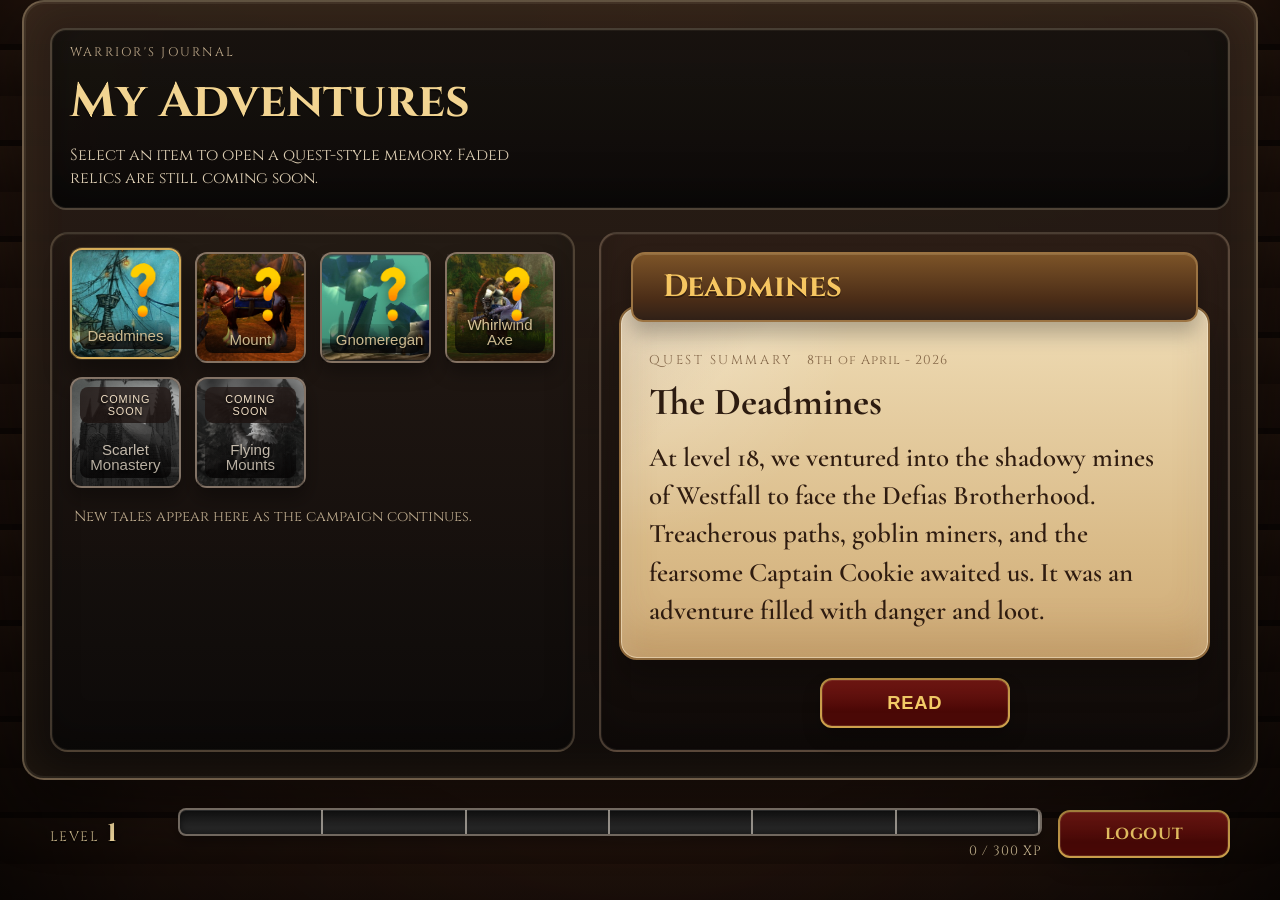
==== commit 7f19fab8: "Added levels for reading posts" ====
--- a/blog.html
+++ b/blog.html
@@ -59,7 +59,22 @@
         </div>
       </section>
 
-      <a class="logout-button blog-logout-button" href="index.html">Logout</a>
+      <section class="experience-panel" aria-label="Experience progress">
+        <div class="experience-level-wrap">
+          <span class="experience-level-label">Level</span>
+          <span id="experience-level" class="experience-level-value">1</span>
+        </div>
+
+        <div class="experience-bar-shell">
+          <div class="experience-bar-track">
+            <div id="experience-bar-fill" class="experience-bar-fill"></div>
+            <div class="experience-bar-segments" aria-hidden="true"></div>
+          </div>
+          <p id="experience-text" class="experience-text">0 / 300 XP</p>
+        </div>
+
+        <a class="logout-button blog-logout-button" href="index.html">Logout</a>
+      </section>
     </main>
 
     <div id="quest-overlay" class="quest-overlay hidden" aria-hidden="true">
--- a/css/style.css
+++ b/css/style.css
@@ -316,7 +316,7 @@
   box-shadow:
     0 10px 18px rgba(0, 0, 0, 0.3),
     inset 0 0 0 1px rgba(255, 231, 188, 0.08);
-  overflow: hidden;
+  overflow: visible;
   cursor: var(--warcraft-cursor-action);
   transition: transform 0.16s ease, border-color 0.16s ease, box-shadow 0.16s ease;
 }
@@ -359,11 +359,12 @@
   outline-offset: 3px;
 }
 
-.slot img {
+.slot-art {
   display: block;
   width: 100%;
   height: 100%;
   object-fit: cover;
+  border-radius: 10px;
   filter: saturate(0.95) contrast(1.04);
 }
 
@@ -408,7 +409,7 @@
     inset 0 0 0 1px rgba(255, 231, 188, 0.1);
 }
 
-.slot.coming-soon img {
+.slot.coming-soon .slot-art {
   filter: grayscale(0.9) saturate(0.4) brightness(0.75);
 }
 
@@ -421,6 +422,17 @@
   color: #bba98c;
   font-size: 0.92rem;
   line-height: 1.45;
+}
+
+.slot-quest-marker {
+  position: absolute;
+  top: 10px;
+  right: 6px;
+  width: 60px;
+  height: 60px;
+  z-index: 3;
+  object-fit: contain;
+  filter: drop-shadow(0 3px 6px rgba(0, 0, 0, 0.55));
 }
 
 #quest-box.quest-panel {
@@ -570,6 +582,100 @@
 
 .quest-panel.is-coming-soon .quest-label {
   color: rgba(117, 70, 29, 0.82);
+}
+
+.experience-panel {
+  width: min(1180px, 100%);
+  display: flex;
+  align-items: center;
+  gap: 16px;
+  padding: 8px 6px 2px;
+}
+
+.experience-level-wrap {
+  min-width: 112px;
+  display: flex;
+  align-items: baseline;
+  gap: 8px;
+  color: #f4dba0;
+  text-shadow:
+    0 2px 0 rgba(0, 0, 0, 0.8),
+    0 0 10px rgba(0, 0, 0, 0.45);
+}
+
+.experience-level-label {
+  font-size: 0.86rem;
+  letter-spacing: 0.1em;
+  text-transform: uppercase;
+  color: #cdb98d;
+}
+
+.experience-level-value {
+  font-size: clamp(1.3rem, 2vw, 1.8rem);
+  font-weight: 700;
+  line-height: 1;
+}
+
+.experience-bar-shell {
+  flex: 1;
+  min-width: 0;
+}
+
+.experience-bar-track {
+  position: relative;
+  height: 24px;
+  border: 2px solid rgba(123, 113, 103, 0.9);
+  border-radius: 8px;
+  overflow: hidden;
+  background:
+    linear-gradient(180deg, rgba(16, 16, 16, 0.96), rgba(47, 47, 47, 0.98)),
+    linear-gradient(180deg, rgba(255, 255, 255, 0.04), transparent);
+  box-shadow:
+    inset 0 1px 0 rgba(255, 255, 255, 0.12),
+    inset 0 -2px 6px rgba(0, 0, 0, 0.55),
+    0 6px 12px rgba(0, 0, 0, 0.28);
+}
+
+.experience-bar-fill {
+  position: absolute;
+  inset: 0 auto 0 0;
+  width: 0%;
+  background:
+    linear-gradient(180deg, #2d8dff, #145ec0 38%, #0b3472 72%, #041227),
+    linear-gradient(180deg, rgba(255, 255, 255, 0.28), transparent 38%);
+  box-shadow:
+    inset 0 1px 0 rgba(255, 255, 255, 0.2),
+    inset 0 -1px 0 rgba(0, 0, 0, 0.34),
+    0 0 18px rgba(27, 115, 255, 0.22);
+  transition: width 0.35s ease;
+}
+
+.experience-bar-segments {
+  position: absolute;
+  inset: 0;
+  background:
+    repeating-linear-gradient(
+      90deg,
+      transparent 0,
+      transparent calc(16.6667% - 2px),
+      rgba(182, 174, 163, 0.72) calc(16.6667% - 2px),
+      rgba(182, 174, 163, 0.72) 16.6667%
+    );
+  mix-blend-mode: screen;
+  pointer-events: none;
+}
+
+.experience-text {
+  margin: 6px 0 0;
+  color: #cab892;
+  font-size: 0.84rem;
+  letter-spacing: 0.08em;
+  text-align: right;
+  text-transform: uppercase;
+}
+
+.blog-logout-button {
+  flex: 0 0 auto;
 }
 
 .hidden {
@@ -804,10 +910,6 @@
     padding: 16px 16px 18px;
   }
 
-  .blog-logout-button {
-    align-self: center;
-  }
-
   .board-body {
     grid-template-columns: 1fr;
   }
@@ -818,6 +920,20 @@
 
   .quest-content {
     min-height: 360px;
+  }
+
+  .experience-panel {
+    align-items: stretch;
+    flex-direction: column;
+    gap: 10px;
+  }
+
+  .experience-level-wrap {
+    min-width: 0;
+  }
+
+  .blog-logout-button {
+    align-self: flex-end;
   }
 
   .quest-modal {
@@ -863,6 +979,18 @@
     padding: 14px 10px;
   }
 
+  .experience-panel {
+    padding: 4px 0 0;
+  }
+
+  .experience-level-wrap {
+    justify-content: flex-start;
+  }
+
+  .blog-logout-button {
+    align-self: stretch;
+  }
+
   .quest-modal {
     padding: 14px;
     max-height: calc(100vh - 24px);
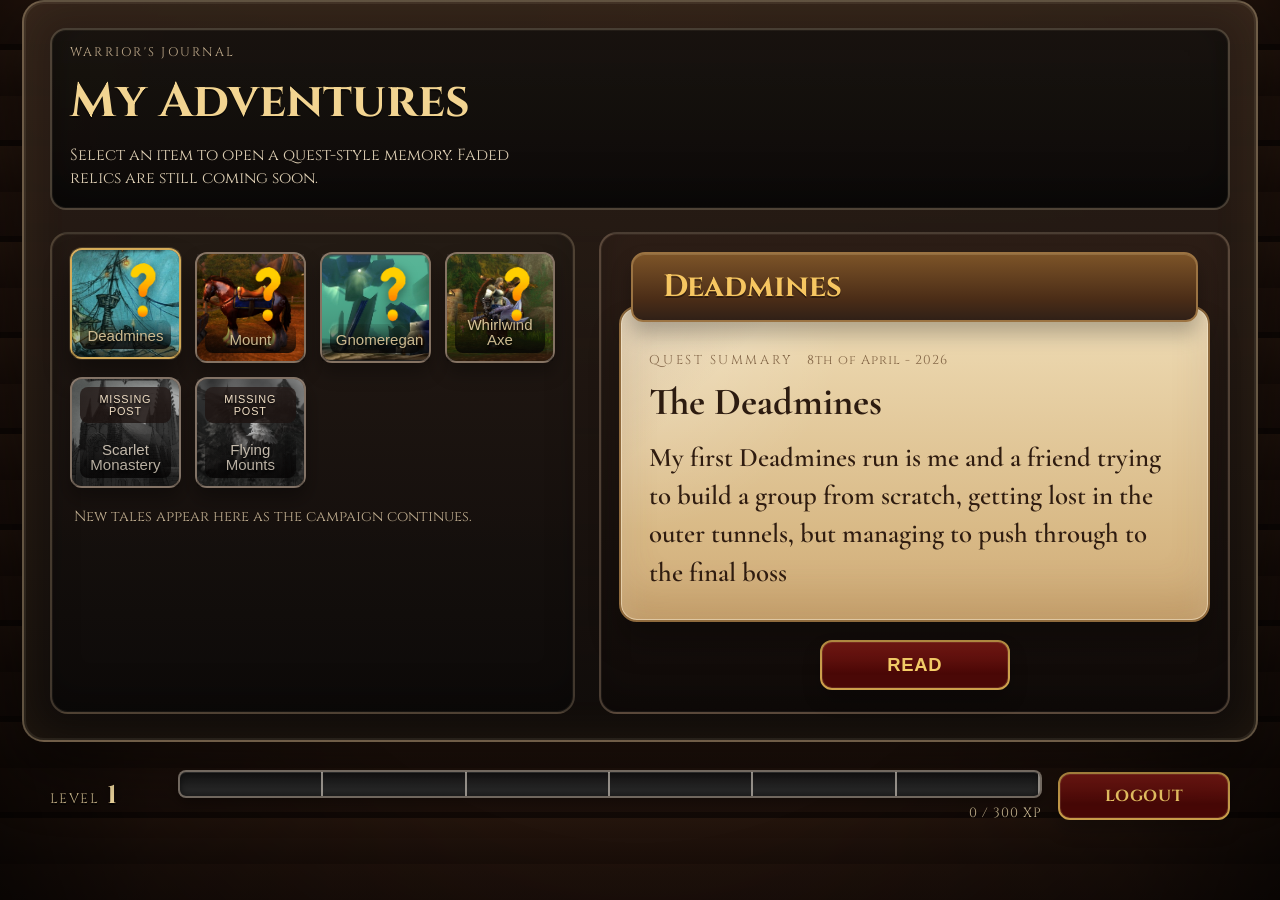
==== commit 407a849c: "Posts for gnome, mount and whirlwind axe" ====
--- a/blog.html
+++ b/blog.html
@@ -11,7 +11,6 @@
       rel="stylesheet"
     />
     <link rel="stylesheet" href="css/style.css" />
-    <script defer src="js/post-markdown.js"></script>
     <script defer src="js/blog.js"></script>
   </head>
   <body class="blog-page">
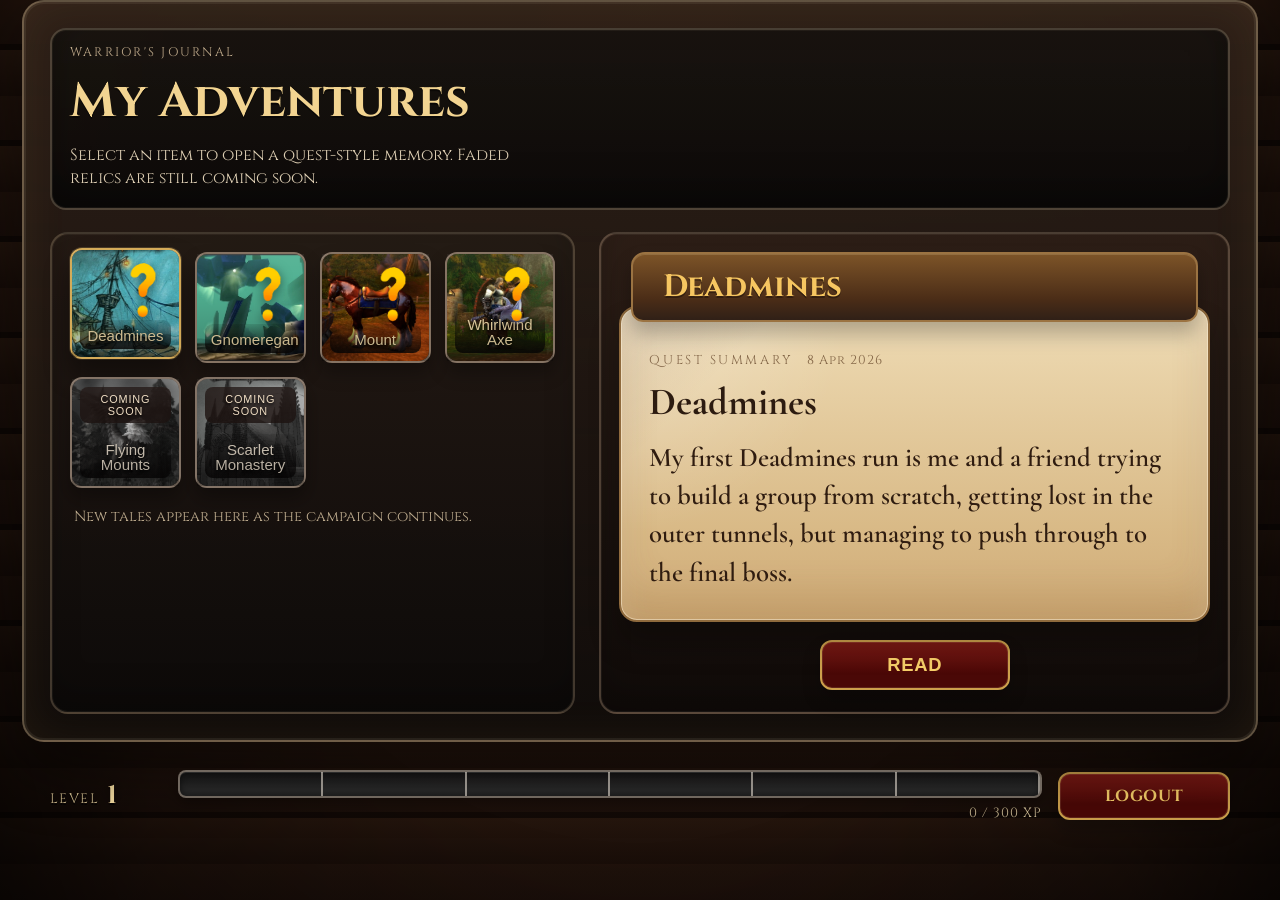
==== commit 509bcb88: "changed how posts are loaded to make future posts easier to create. Also added handling for embeded " ====
--- a/blog.html
+++ b/blog.html
@@ -11,6 +11,7 @@
       rel="stylesheet"
     />
     <link rel="stylesheet" href="css/style.css" />
+    <script defer src="js/post-manifest.js"></script>
     <script defer src="js/blog.js"></script>
   </head>
   <body class="blog-page">
--- a/css/style.css
+++ b/css/style.css
@@ -862,6 +862,34 @@
   color: #6a3a0d;
 }
 
+.quest-markdown img {
+  display: block;
+  width: min(100%, 720px);
+  height: auto;
+  margin: 1.25rem auto;
+  border-radius: 16px;
+  border: 1px solid rgba(126, 79, 34, 0.22);
+  box-shadow: 0 16px 24px rgba(67, 40, 18, 0.18);
+}
+
+.quest-video {
+  width: min(100%, 780px);
+  aspect-ratio: 16 / 9;
+  margin: 1.25rem auto;
+  border-radius: 18px;
+  overflow: hidden;
+  border: 1px solid rgba(126, 79, 34, 0.22);
+  box-shadow: 0 16px 24px rgba(67, 40, 18, 0.2);
+  background: rgba(67, 40, 18, 0.08);
+}
+
+.quest-video iframe {
+  display: block;
+  width: 100%;
+  height: 100%;
+  border: 0;
+}
+
 .murloc-surprise {
   position: fixed;
   right: 0;
